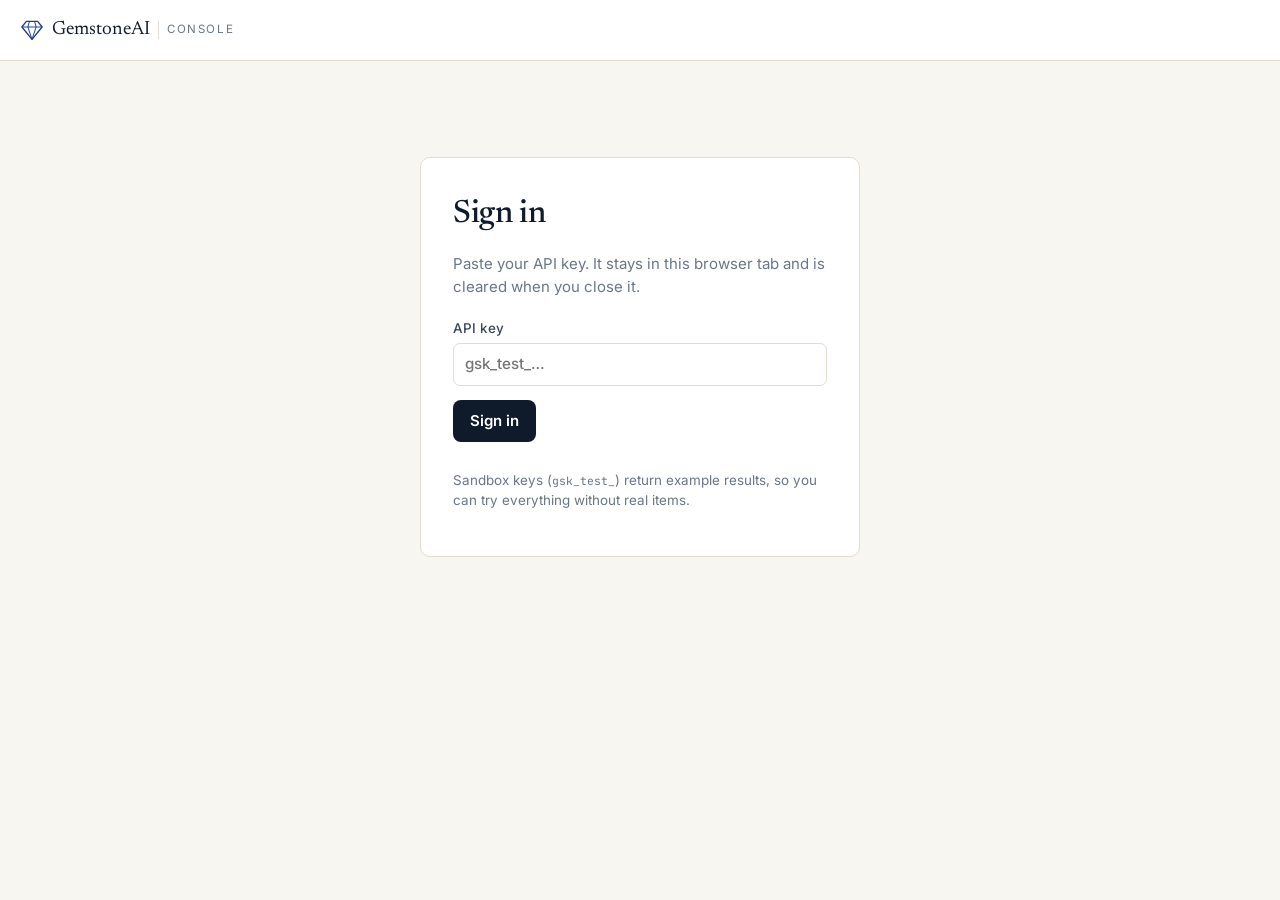
==== enterprise/console/index.html @ 825debf9 "enterprise: web console for the intake station and the Verify review queue Served by the API at /ent" ====
<!doctype html>
<html lang="en">
<head>
<meta charset="utf-8">
<meta name="viewport" content="width=device-width, initial-scale=1">
<meta name="robots" content="noindex">
<title>GemstoneAI Console</title>
<link rel="preconnect" href="https://fonts.googleapis.com">
<link rel="preconnect" href="https://fonts.gstatic.com" crossorigin>
<link href="https://fonts.googleapis.com/css2?family=Inter:wght@400;500;600;700&family=JetBrains+Mono:wght@400;600&family=Newsreader:opsz,wght@6..72,500;6..72,600&display=swap" rel="stylesheet">
<link rel="stylesheet" href="app.css">
</head>
<body>
<header class="bar">
  <div class="bar-inner">
    <div class="brand">
      <svg viewBox="0 0 32 32" fill="none" aria-hidden="true"><path d="M8.5 4.5h15l6 7.5L16 28.5 2.5 12z" stroke="currentColor" stroke-width="1.8" stroke-linejoin="round"/><path d="M2.5 12h27M12.5 4.5 10.5 12 16 28.5 21.5 12l-2-7.5" stroke="currentColor" stroke-width="1.3" stroke-linejoin="round"/></svg>
      <span class="brand-name">GemstoneAI</span><span class="brand-sub">Console</span>
    </div>
    <nav class="tabs" id="tabs" hidden></nav>
    <div class="who" id="who" hidden>
      <span id="who-name"></span>
      <span class="pill pill-sandbox" id="who-sandbox" hidden>Sandbox</span>
      <button class="btn btn-quiet" id="sign-out" type="button">Sign out</button>
    </div>
  </div>
</header>

<main id="main">
  <section class="signin" id="signin">
    <div class="card signin-card">
      <h1>Sign in</h1>
      <p class="muted">Paste your API key. It stays in this browser tab and is cleared when you close it.</p>
      <form id="signin-form">
        <label class="field"><span>API key</span>
          <input id="signin-key" type="password" autocomplete="off" spellcheck="false" placeholder="gsk_test_…" required>
        </label>
        <button class="btn btn-primary" type="submit">Sign in</button>
        <p class="error" id="signin-error" role="alert"></p>
      </form>
      <p class="muted small">Sandbox keys (<code>gsk_test_</code>) return example results, so you can try everything without real items.</p>
    </div>
  </section>

  <!-- Intake station -->
  <section class="view" id="view-intake" hidden>
    <div class="stats" id="intake-stats"></div>
    <div class="cols">
      <div class="col-main">
        <form class="card" id="intake-form">
          <div class="card-head"><h2>New consignment</h2><span class="muted small">Scan, then route by your rules</span></div>
          <div class="photo-drop">
            <label class="field"><span>Photos (1&ndash;5): front, side, stamps and marks</span>
              <input id="intake-files" type="file" accept="image/jpeg,image/png,image/webp,image/heic" capture="environment" multiple>
            </label>
            <div class="thumbs" id="intake-thumbs"></div>
            <details class="links"><summary>Or use photo links</summary>
              <textarea id="intake-urls" rows="2" placeholder="https://… one per line"></textarea>
            </details>
          </div>
          <label class="field"><span>What the consignor says it is</span>
            <textarea id="intake-desc" rows="2" maxlength="1000" placeholder="e.g. Platinum diamond ring, inherited, about 1 carat"></textarea>
          </label>
          <div class="row3">
            <label class="field"><span>Your reference</span><input id="intake-ref" maxlength="128" placeholder="CONS-20931"></label>
            <label class="field"><span>Item type</span>
              <select id="intake-type"><option value="">Not sure</option><option>ring</option><option>necklace</option><option>pendant</option><option>earrings</option><option>bracelet</option><option>brooch</option><option value="loose_stone">loose stone</option><option>other</option></select>
            </label>
            <label class="field"><span>Metal</span>
              <select id="intake-metal"><option value="">Not sure</option><option>gold</option><option>platinum</option><option>silver</option><option>palladium</option><option>other</option></select>
            </label>
          </div>
          <div class="form-foot">
            <button class="btn btn-primary" id="intake-submit" type="submit">Scan and route</button>
            <span class="error" id="intake-error" role="alert"></span>
          </div>
        </form>
        <div id="intake-detail"></div>
      </div>
      <aside class="col-side">
        <div class="card">
          <div class="card-head"><h2>Recent items</h2>
            <select id="intake-filter" aria-label="Filter the queue">
              <option value="">All decisions</option><option value="list">List</option><option value="review">Review</option><option value="lab">Lab</option><option value="decline">Decline</option><option value="__awaiting">Awaiting final call</option>
            </select>
          </div>
          <ul class="queue" id="intake-queue"></ul>
          <a class="small" id="intake-export" href="#">Export as CSV</a>
        </div>
      </aside>
    </div>
  </section>

  <!-- Verify queue -->
  <section class="view" id="view-verify" hidden>
    <div class="stats" id="verify-stats"></div>
    <div class="cols">
      <div class="col-main">
        <div class="card">
          <div class="card-head"><h2>Review queue</h2>
            <div class="seg" role="group" aria-label="Which checks">
              <button type="button" class="on" data-mode="open">Open flags</button>
              <button type="button" data-mode="reviewed">Reviewed</button>
              <button type="button" data-mode="all">All checks</button>
            </div>
          </div>
          <div class="table-wrap"><table class="qtable"><thead><tr><th>Risk</th><th>Listing or claim</th><th>Stated</th><th>What fired</th><th>Action</th></tr></thead><tbody id="verify-queue"></tbody></table></div>
          <a class="small" id="verify-export" href="#">Export as CSV</a>
        </div>
        <div id="verify-detail"></div>
      </div>
      <aside class="col-side">
        <form class="card" id="verify-form">
          <div class="card-head"><h2>Check an item</h2></div>
          <label class="field"><span>Photos</span><input id="verify-files" type="file" accept="image/jpeg,image/png,image/webp,image/heic" multiple></label>
          <div class="thumbs" id="verify-thumbs"></div>
          <details class="links"><summary>Or use photo links</summary><textarea id="verify-urls" rows="2" placeholder="https://… one per line"></textarea></details>
          <div class="row2">
            <label class="field"><span>Type</span><select id="verify-type"><option>listing</option><option>claim</option><option>appraisal</option></select></label>
            <label class="field"><span>Its id</span><input id="verify-ext" maxlength="128" placeholder="L-55120" required></label>
          </div>
          <div class="row2">
            <label class="field"><span>Seller or claimant</span><input id="verify-seller" maxlength="128"></label>
            <label class="field"><span>Stated value (USD)</span><input id="verify-value" type="number" min="1" step="any"></label>
          </div>
          <div class="form-foot">
            <button class="btn btn-primary" id="verify-submit" type="submit">Run check</button>
            <span class="error" id="verify-error" role="alert"></span>
          </div>
        </form>
      </aside>
    </div>
  </section>

  <!-- Settings -->
  <section class="view" id="view-settings" hidden>
    <div class="cols cols-even">
      <form class="card" id="rules-intake" hidden>
        <div class="card-head"><h2>Intake routing rules</h2></div>
        <div class="fields" id="rules-intake-fields"></div>
        <div class="form-foot"><button class="btn btn-primary" type="submit">Save rules</button><span class="note" role="status"></span></div>
      </form>
      <form class="card" id="rules-verify" hidden>
        <div class="card-head"><h2>Verify thresholds</h2></div>
        <div class="fields" id="rules-verify-fields"></div>
        <div class="form-foot"><button class="btn btn-primary" type="submit">Save thresholds</button><span class="note" role="status"></span></div>
      </form>
      <form class="card" id="webhook-form">
        <div class="card-head"><h2>Webhook</h2><span class="muted small">Get told when results are ready</span></div>
        <label class="field"><span>Endpoint URL (https)</span><input id="webhook-url" type="url" placeholder="https://your-system.example.com/gemstoneai"></label>
        <div class="checks" id="webhook-events"></div>
        <div class="secret" id="webhook-secret" hidden></div>
        <div class="form-foot">
          <button class="btn btn-primary" type="submit">Save</button>
          <button class="btn btn-quiet" type="button" id="webhook-test">Send test event</button>
          <span class="note" role="status" id="webhook-note"></span>
        </div>
        <h3 class="subhead">Recent deliveries</h3>
        <ul class="deliveries" id="webhook-deliveries"></ul>
      </form>
    </div>
  </section>
</main>
<script src="app.js"></script>
</body>
</html>
---- enterprise/console/app.css ----
/* GemstoneAI Console: the same look as the enterprise website */

:root {
  --ink: #0f1a2b;
  --ink-2: #3a4658;
  --ink-3: #6b7686;
  --paper: #f8f6f1;
  --card: #ffffff;
  --line: #e3ddd1;
  --accent: #1c3f94;
  --accent-soft: #e8edf8;
  --good: #0e6a4e;
  --good-bg: #e2f1ea;
  --amber: #8a5600;
  --amber-bg: #f7ecd7;
  --bad: #9a3412;
  --bad-bg: #fbe7dc;
  --radius: 10px;
  --serif: "Newsreader", Georgia, serif;
  --sans: "Inter", system-ui, -apple-system, "Segoe UI", sans-serif;
  --mono: "JetBrains Mono", ui-monospace, Menlo, monospace;
}

*, *::before, *::after { box-sizing: border-box; }
body { margin: 0; background: var(--paper); color: var(--ink); font-family: var(--sans); font-size: 15px; line-height: 1.5; -webkit-font-smoothing: antialiased; }
h1, h2, h3 { font-family: var(--serif); font-weight: 500; margin: 0; letter-spacing: -0.01em; }
h1 { font-size: 2rem; }
h2 { font-size: 1.3rem; }
h3 { font-size: 1.05rem; }
code { font-family: var(--mono); font-size: 0.85em; }
a { color: var(--accent); }
[hidden] { display: none !important; }
.muted { color: var(--ink-3); }
.mt8 { margin-top: 8px; }
.mb16 { margin-bottom: 16px; }
.small { font-size: 0.84rem; }
.error { color: var(--bad); font-size: 0.88rem; min-height: 1em; margin: 0; }
.note { color: var(--good); font-size: 0.88rem; }

/* Bar and tabs */
.bar { background: var(--card); border-bottom: 1px solid var(--line); position: sticky; top: 0; z-index: 5; }
.bar-inner { max-width: 1320px; margin: 0 auto; padding: 0 20px; height: 60px; display: flex; align-items: center; gap: 24px; }
.brand { display: flex; align-items: center; gap: 8px; color: var(--accent); }
.brand svg { width: 24px; height: 24px; }
.brand-name { font-family: var(--serif); font-size: 1.2rem; color: var(--ink); }
.brand-sub { font-size: 0.72rem; letter-spacing: 0.14em; text-transform: uppercase; color: var(--ink-3); border-left: 1px solid var(--line); padding-left: 8px; }
.tabs { display: flex; gap: 4px; flex: 1; }
.tabs button { background: none; border: 0; padding: 8px 12px; border-radius: 6px; font: inherit; font-weight: 500; color: var(--ink-2); cursor: pointer; }
.tabs button[aria-selected="true"] { background: var(--accent-soft); color: var(--accent); }
.who { display: flex; align-items: center; gap: 10px; font-size: 0.88rem; color: var(--ink-2); margin-left: auto; }

/* Building blocks */
main { max-width: 1320px; margin: 0 auto; padding: 24px 20px 64px; }
.card { background: var(--card); border: 1px solid var(--line); border-radius: var(--radius); padding: 20px; margin-bottom: 20px; }
.card-head { display: flex; align-items: center; justify-content: space-between; gap: 12px; margin-bottom: 14px; flex-wrap: wrap; }
.btn { font: inherit; font-weight: 600; border-radius: 8px; padding: 9px 16px; border: 1px solid transparent; cursor: pointer; }
.btn-primary { background: var(--ink); color: #fff; }
.btn-primary:disabled { opacity: 0.55; cursor: progress; }
.btn-quiet { background: transparent; border-color: var(--line); color: var(--ink-2); }
.field { display: flex; flex-direction: column; gap: 5px; margin-bottom: 14px; font-size: 0.84rem; color: var(--ink-2); font-weight: 500; }
.field input, .field select, .field textarea, .links textarea, .card-head select { font: inherit; font-size: 0.95rem; padding: 9px 11px; border: 1px solid var(--line); border-radius: 7px; background: #fff; color: var(--ink); width: 100%; }
.card-head select { width: auto; padding: 6px 9px; }
.field input:focus, .field select:focus, .field textarea:focus { outline: 2px solid var(--accent-soft); border-color: var(--accent); }
.row2, .row3 { display: grid; gap: 12px; }
.row2 { grid-template-columns: 1fr 1fr; }
.row3 { grid-template-columns: 1.3fr 1fr 1fr; }
.form-foot { display: flex; align-items: center; gap: 12px; flex-wrap: wrap; }
.links { margin: -4px 0 14px; font-size: 0.84rem; color: var(--ink-3); }
.links textarea { margin-top: 6px; }
.thumbs { display: flex; gap: 8px; flex-wrap: wrap; margin: -6px 0 12px; }
.thumbs img { width: 64px; height: 64px; object-fit: cover; border-radius: 6px; border: 1px solid var(--line); }
.pill { display: inline-flex; align-items: center; gap: 6px; font-size: 0.74rem; font-weight: 600; padding: 3px 9px; border-radius: 999px; border: 1px solid var(--line); background: #fff; }
.pill-sandbox { background: var(--amber-bg); color: var(--amber); border-color: #ecd3a6; }

/* Sign in */
.signin { display: flex; justify-content: center; padding-top: 8vh; }
.signin-card { width: 100%; max-width: 440px; padding: 32px; }
.signin-card h1 { margin-bottom: 8px; }
.signin-card form { margin: 20px 0 12px; }

/* Layout */
.cols { display: grid; grid-template-columns: minmax(0, 1fr) 360px; gap: 20px; align-items: start; }
.cols-even { grid-template-columns: repeat(auto-fit, minmax(320px, 1fr)); }
.stats { display: grid; grid-template-columns: repeat(auto-fit, minmax(140px, 1fr)); gap: 12px; margin-bottom: 20px; }
.stat { background: var(--card); border: 1px solid var(--line); border-radius: var(--radius); padding: 12px 14px; }
.stat b { display: block; font-family: var(--serif); font-size: 1.6rem; font-weight: 500; line-height: 1.2; }
.stat span { font-size: 0.78rem; color: var(--ink-3); }
.stat.key { border-color: #b9c7e8; background: #f7f9fd; }

/* Decisions, actions, scores */
.badge { display: inline-block; font-weight: 700; font-size: 0.72rem; letter-spacing: 0.06em; text-transform: uppercase; padding: 3px 8px; border-radius: 5px; }
.d-list, .a-allow { background: var(--good-bg); color: var(--good); }
.d-review, .a-manual_review, .a-request_lab_report { background: var(--amber-bg); color: var(--amber); }
.d-lab { background: var(--accent-soft); color: var(--accent); }
.d-decline, .a-hold { background: var(--bad-bg); color: var(--bad); }
.d-processing { background: #eee; color: var(--ink-3); }
.score { display: inline-flex; align-items: center; justify-content: center; min-width: 38px; height: 28px; border-radius: 6px; font-family: var(--mono); font-weight: 600; font-size: 0.88rem; }
.s-low { background: var(--good-bg); color: var(--good); }
.s-mid { background: var(--amber-bg); color: var(--amber); }
.s-high { background: var(--bad-bg); color: var(--bad); }

/* Result detail */
.result-head { display: flex; align-items: flex-start; justify-content: space-between; gap: 16px; margin-bottom: 16px; }
.decision-big { font-family: var(--serif); font-size: 2rem; line-height: 1.1; }
.decision-big small { display: block; font-family: var(--sans); font-size: 0.8rem; color: var(--ink-3); margin-top: 4px; }
.reasons { margin: 0 0 16px; padding: 0; list-style: none; }
.reasons li { padding: 10px 12px; border-radius: 8px; background: var(--paper); margin-bottom: 6px; font-size: 0.92rem; }
.reasons code { color: var(--ink-3); margin-right: 6px; }
.grid2 { display: grid; grid-template-columns: 1fr 1fr; gap: 16px; margin-bottom: 16px; }
.box { border: 1px solid var(--line); border-radius: 8px; padding: 12px 14px; }
.label { font-size: 0.72rem; letter-spacing: 0.08em; text-transform: uppercase; color: var(--ink-3); font-weight: 600; margin-bottom: 4px; }
.price { font-family: var(--serif); font-size: 1.5rem; }
.chips { display: flex; flex-wrap: wrap; gap: 6px; margin-top: 6px; }
.chip { font-size: 0.78rem; padding: 2px 8px; border-radius: 999px; background: var(--paper); border: 1px solid var(--line); color: var(--ink-2); }
.chip.fired { background: var(--bad-bg); border-color: #f2c9b4; color: var(--bad); }
.comps { width: 100%; border-collapse: collapse; font-size: 0.88rem; margin-top: 4px; }
.comps td { padding: 7px 6px; border-top: 1px solid var(--line); vertical-align: top; }
.comps td:last-child { text-align: right; font-family: var(--mono); white-space: nowrap; }
.tag { font-size: 0.68rem; font-weight: 700; text-transform: uppercase; padding: 2px 6px; border-radius: 4px; }
.tag-realized { background: var(--good-bg); color: var(--good); }
.tag-asking { background: var(--amber-bg); color: var(--amber); }
.final { border-top: 1px solid var(--line); margin-top: 16px; padding-top: 16px; }
.final-buttons { display: flex; gap: 8px; flex-wrap: wrap; margin: 8px 0 10px; }
.final-buttons button { font: inherit; font-weight: 600; padding: 8px 14px; border-radius: 7px; border: 1px solid var(--line); background: #fff; cursor: pointer; }
.final-buttons button.chosen { outline: 2px solid var(--accent); }
.recorded { font-size: 0.88rem; padding: 8px 12px; border-radius: 7px; background: var(--paper); }
.checks-list { list-style: none; margin: 0 0 16px; padding: 0; }
.checks-list li { display: grid; grid-template-columns: 26px 1fr auto; gap: 8px; padding: 9px 0; border-top: 1px solid var(--line); font-size: 0.9rem; }
.checks-list .dot { width: 10px; height: 10px; border-radius: 50%; margin-top: 6px; background: #d5d9df; }
.checks-list .fired .dot { background: var(--bad); }
.checks-list .notrun { color: var(--ink-3); }
.checks-list .w { font-family: var(--mono); color: var(--ink-3); font-size: 0.82rem; }
.evidence { font-size: 0.8rem; color: var(--ink-3); margin-top: 3px; }
.meta { font-family: var(--mono); font-size: 0.75rem; color: var(--ink-3); }
.disclaimer { font-size: 0.8rem; color: var(--ink-3); margin-top: 12px; }

/* Queues */
.queue { list-style: none; margin: 0 0 12px; padding: 0; max-height: 640px; overflow-y: auto; }
.queue li { border-top: 1px solid var(--line); }
.queue button { display: grid; grid-template-columns: auto 1fr; gap: 4px 10px; width: 100%; text-align: left; background: none; border: 0; padding: 10px 4px; font: inherit; cursor: pointer; color: var(--ink); }
.queue button:hover, .queue button.on { background: var(--paper); }
.queue .q-title { font-size: 0.88rem; overflow: hidden; text-overflow: ellipsis; white-space: nowrap; }
.queue .q-sub { grid-column: 2; font-size: 0.76rem; color: var(--ink-3); }
.empty { color: var(--ink-3); font-size: 0.9rem; padding: 12px 4px; }
.seg { display: inline-flex; border: 1px solid var(--line); border-radius: 8px; overflow: hidden; }
.seg button { font: inherit; font-size: 0.84rem; padding: 6px 12px; border: 0; background: #fff; cursor: pointer; color: var(--ink-2); }
.seg button.on { background: var(--ink); color: #fff; }
.table-wrap { overflow-x: auto; }
.qtable { width: 100%; border-collapse: collapse; font-size: 0.9rem; }
.qtable th { text-align: left; font-size: 0.72rem; letter-spacing: 0.08em; text-transform: uppercase; color: var(--ink-3); font-weight: 600; padding: 6px 8px; }
.qtable td { padding: 10px 8px; border-top: 1px solid var(--line); vertical-align: middle; }
.qtable tr { cursor: pointer; }
.qtable tr:hover td, .qtable tr.on td { background: var(--paper); }

/* Settings */
.fields { display: grid; grid-template-columns: 1fr 1fr; gap: 0 12px; }
.checks { display: flex; flex-direction: column; gap: 6px; margin-bottom: 14px; font-size: 0.9rem; }
.secret { background: var(--amber-bg); color: var(--amber); border-radius: 8px; padding: 10px 12px; font-size: 0.86rem; margin-bottom: 14px; word-break: break-all; }
.subhead { margin: 20px 0 8px; font-size: 1rem; }
.deliveries { list-style: none; margin: 0; padding: 0; font-size: 0.84rem; }
.deliveries li { display: flex; justify-content: space-between; gap: 8px; padding: 7px 0; border-top: 1px solid var(--line); }

@media (max-width: 980px) {
  .cols { grid-template-columns: minmax(0, 1fr); }
  .bar-inner { height: auto; flex-wrap: wrap; padding-top: 10px; padding-bottom: 10px; gap: 10px; }
  .tabs { order: 3; flex-basis: 100%; overflow-x: auto; }
}
@media (max-width: 640px) {
  main { padding: 16px 16px 48px; }
  .row2, .row3, .grid2, .fields { grid-template-columns: minmax(0, 1fr); }
  .brand-sub, #who-name { display: none; }
  .stats { grid-template-columns: repeat(3, minmax(0, 1fr)); gap: 8px; }
  .stat { padding: 9px 10px; }
  .stat b { font-size: 1.25rem; }
  .stat span { font-size: 0.72rem; line-height: 1.3; display: block; }
  .result-head { flex-direction: column; gap: 8px; }
  .meta { word-break: break-all; }
  .card { padding: 16px; }
  .qtable th:nth-child(3), .qtable td:nth-child(3) { display: none; }
}
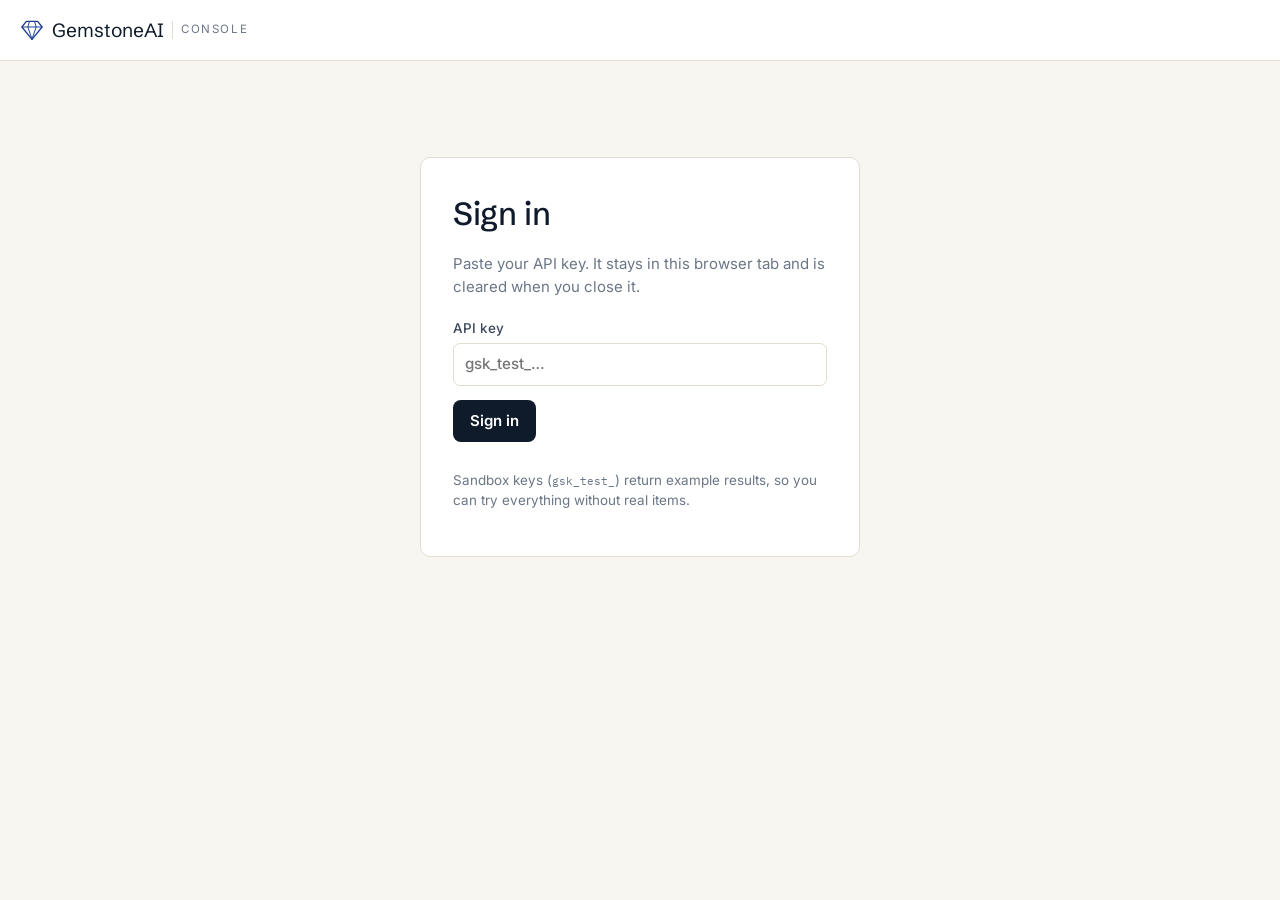
==== commit 5b88ff1b: "website: redesign for one clear takeaway per page The pages were long (about 4,000px each), repeated" ====
--- a/enterprise/console/index.html
+++ b/enterprise/console/index.html
@@ -7,7 +7,7 @@
 <title>GemstoneAI Console</title>
 <link rel="preconnect" href="https://fonts.googleapis.com">
 <link rel="preconnect" href="https://fonts.gstatic.com" crossorigin>
-<link href="https://fonts.googleapis.com/css2?family=Inter:wght@400;500;600;700&family=JetBrains+Mono:wght@400;600&family=Newsreader:opsz,wght@6..72,500;6..72,600&display=swap" rel="stylesheet">
+<link href="https://fonts.googleapis.com/css2?family=IBM+Plex+Mono:wght@400;600&family=Inter:wght@400;500;600;700&family=Schibsted+Grotesk:wght@500;600&display=swap" rel="stylesheet">
 <link rel="stylesheet" href="app.css">
 </head>
 <body>
--- a/enterprise/console/app.css
+++ b/enterprise/console/app.css
@@ -1,4 +1,4 @@
-/* GemstoneAI Console: the same look as the enterprise website */
+/* GemstoneAI Console: the same typefaces and colors as the enterprise website */
 
 :root {
   --ink: #0f1a2b;
@@ -16,9 +16,9 @@
   --bad: #9a3412;
   --bad-bg: #fbe7dc;
   --radius: 10px;
-  --serif: "Newsreader", Georgia, serif;
+  --serif: "Schibsted Grotesk", "Inter", system-ui, sans-serif;
   --sans: "Inter", system-ui, -apple-system, "Segoe UI", sans-serif;
-  --mono: "JetBrains Mono", ui-monospace, Menlo, monospace;
+  --mono: "IBM Plex Mono", ui-monospace, Menlo, monospace;
 }
 
 *, *::before, *::after { box-sizing: border-box; }
